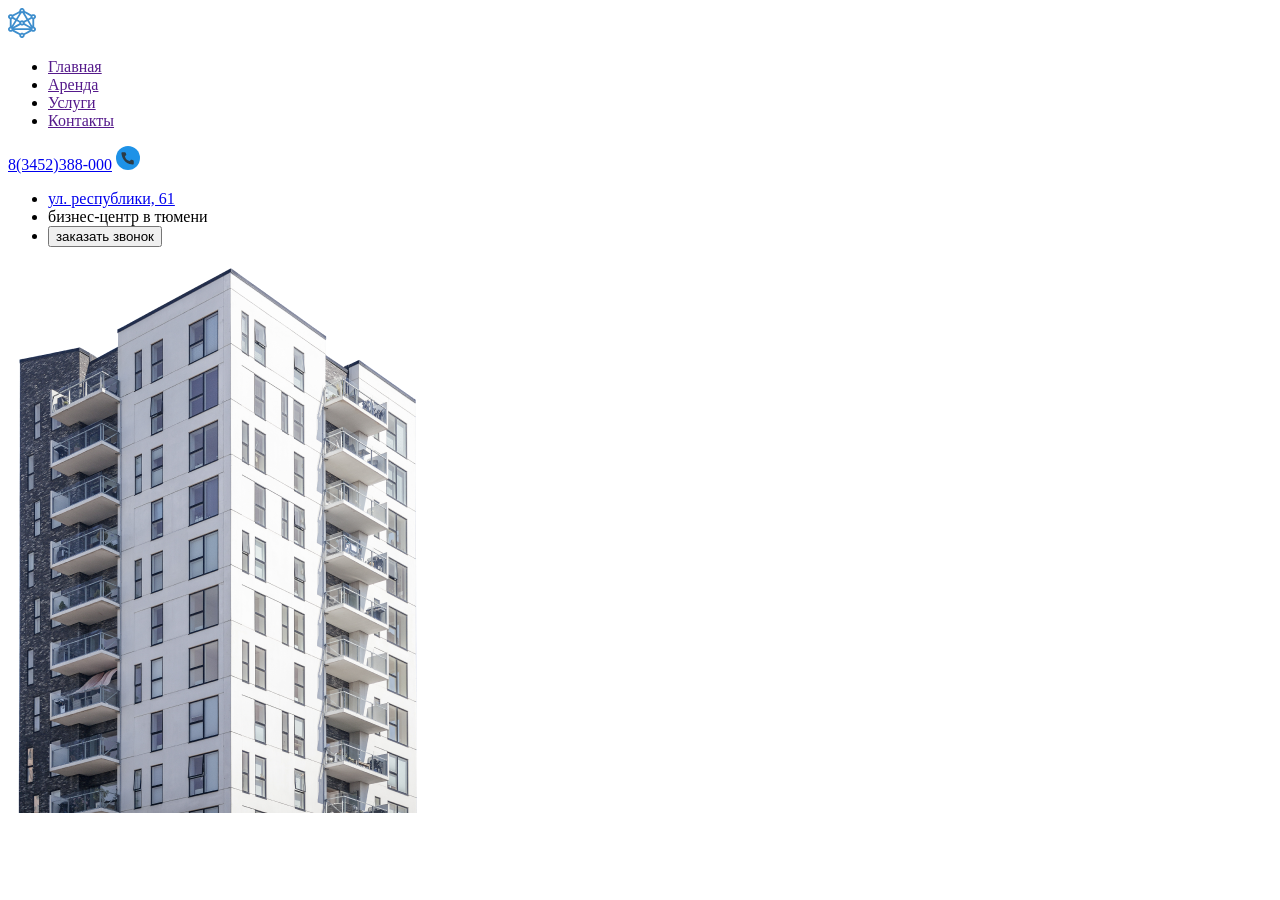
==== index.html @ afd46641 "Add files via upload" ====
<!DOCTYPE html>
<html lang="ru">

<head>
    <meta charset="UTF-8">
    <meta name="viewport" content="width=device-width, initial-scale=1.0">
    <title>Document</title>
</head>

<body>
    <div class="wrapper">
        <header class="header">
            <div class="conteiner">
                <div class="menu">
                    <a href="#" class="logo">
                        <img src="img\logo-infoline.svg" alt="">
                    </a>
                    <nav class="nav">
                        <ul class="nav_list">
                            <li class="nav_item">
                                <a href="" class="nav_link">Главная</a>
                            </li>
                            <li class="nav_item">
                                <a href="" class="nav_link">Аренда</a>
                            </li>
                            <li class="nav_item">
                                <a href="" class="nav_link">Услуги</a>
                            </li>
                            <li class="nav_item">
                                <a href="" class="nav_link">Контакты</a>
                            </li>
                        </ul>
                    </nav>
                    <nav class="nav-num">
                        <a href="#" class="tel-num"><span class="num">8(3452)</span>388-000</a>
                        <img src="img\tel.svg" alt="">
                    </nav>
                </div>
            </div>
        </header>
        <footer>
            <div class="text">
                <ul class="texr_list">
                    <li class="gps">
                        <a href="#" class="gps_link">ул. республики, 61</a>
                    </li>
                    <li class="biz">
                        <div>бизнес-центр в тюмени</div>
                    </li>
                    <li class="button">
                        <button>заказать звонок</button>
                    </li>
                </ul>
            </div>
            <div class="img">
                <img src="img/vertical-shot-white-building-clear-sky.png" alt="">
            </div>
        </footer>
    </div>
</body>

</html>
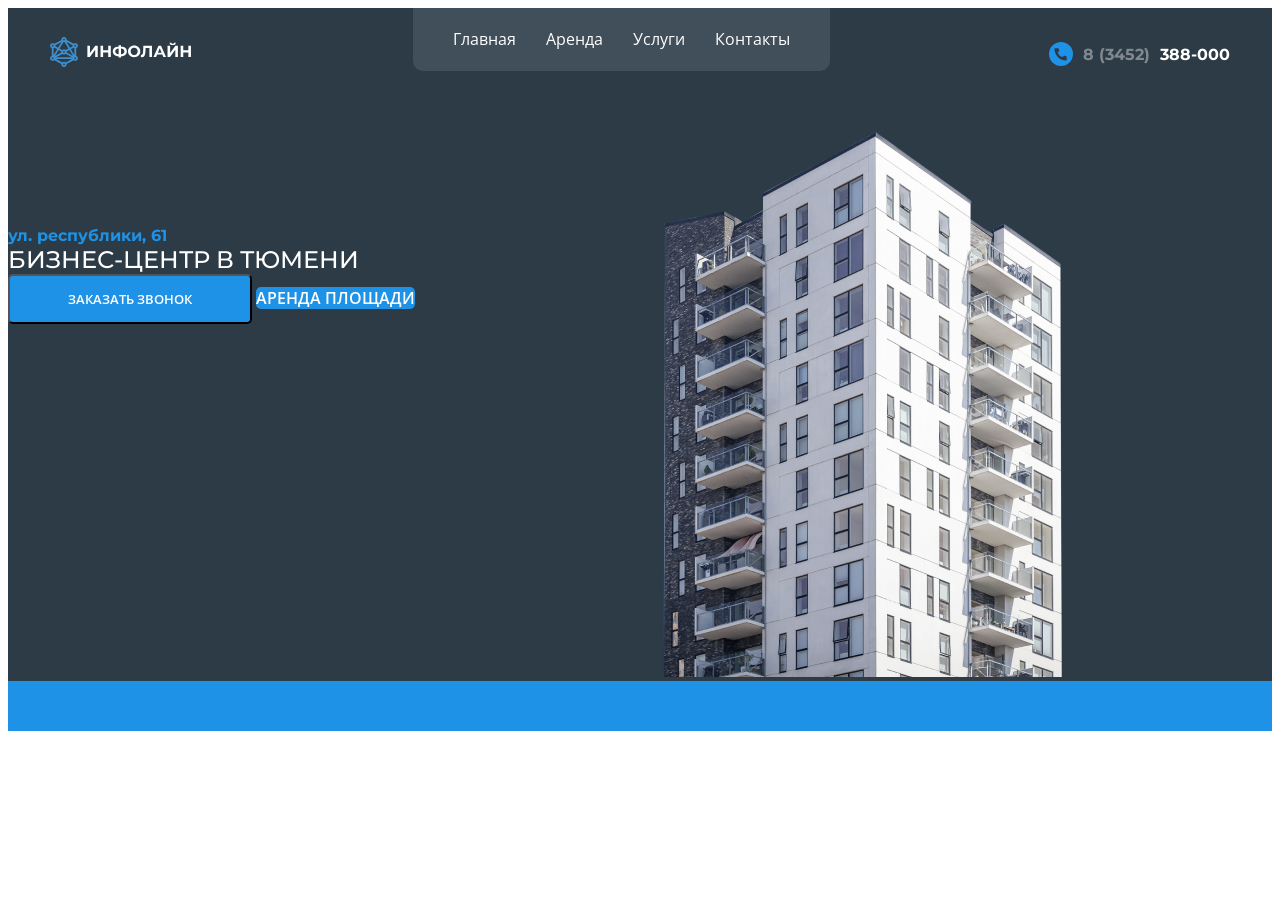
==== commit 50f5b9dd: "разметка и начало стилизации hero" ====
--- a/index.html
+++ b/index.html
@@ -4,58 +4,66 @@
 <head>
     <meta charset="UTF-8">
     <meta name="viewport" content="width=device-width, initial-scale=1.0">
-    <title>Document</title>
+    <title>Инфолайн</title>
+    <link rel="stylesheet" href="fonts/fonts.css">
+    <link rel="stylesheet" href="css/normalize.css">
+    <link rel="stylesheet" href="css/main.css">
 </head>
 
 <body>
     <div class="wrapper">
+        <!-- Шапка страницы -->
         <header class="header">
-            <div class="conteiner">
+            <div class="container">
+                <!-- Создали блок menu так как на мобильнике весь этот блок бюдет полноэкранным меню -->
                 <div class="menu">
+                    <!-- Логотип всегда делаем ссылкой -->
                     <a href="#" class="logo">
-                        <img src="img\logo-infoline.svg" alt="">
+                        <!-- Логотип добавляем изображением, так как если не подключаться фирменные шрифты то теряется смысл логотипа -->
+                        <img src="images/icons/logo-infoline.svg" alt="">
                     </a>
-                    <nav class="nav">
-                        <ul class="nav_list">
-                            <li class="nav_item">
-                                <a href="" class="nav_link">Главная</a>
+                    <nav class="nav header__nav">
+                        <ul class="nav__list">
+                            <li class="nav__item">
+                                <a href="" class="nav__link">Главная</a>
                             </li>
-                            <li class="nav_item">
-                                <a href="" class="nav_link">Аренда</a>
+                            <li class="nav__item">
+                                <a href="" class="nav__link">Аренда</a>
                             </li>
-                            <li class="nav_item">
-                                <a href="" class="nav_link">Услуги</a>
+                            <li class="nav__item">
+                                <a href="" class="nav__link">Услуги</a>
                             </li>
-                            <li class="nav_item">
-                                <a href="" class="nav_link">Контакты</a>
+                            <li class="nav__item">
+                                <a href="" class="nav__link">Контакты</a>
                             </li>
                         </ul>
                     </nav>
-                    <nav class="nav-num">
-                        <a href="#" class="tel-num"><span class="num">8(3452)</span>388-000</a>
-                        <img src="img\tel.svg" alt="">
-                    </nav>
+                    <a href="tel:+73452388000" class="phone"><span>8 (3452)</span>388-000</a>
                 </div>
             </div>
         </header>
-        <footer>
-            <div class="text">
-                <ul class="texr_list">
-                    <li class="gps">
+        <section class="hero">
+            <div class="conteiner hero__conteiner">
+                <div class="hero__content">
+                    <div class="gps">
                         <a href="#" class="gps_link">ул. республики, 61</a>
-                    </li>
-                    <li class="biz">
-                        <div>бизнес-центр в тюмени</div>
-                    </li>
-                    <li class="button">
-                        <button>заказать звонок</button>
-                    </li>
-                </ul>
+                    </div>
+                    <h1 class="title">
+                        <span>бизнес-центр</span>
+                        <span>в тюмени</span>
+                    </h1>
+                    <div class="hero__btns">
+                        <button class="btn btn--blue btn--large">заказать звонок</button>
+                        <a href="#" class="btn btn--outline btn--small">аренда площади</a>
+                    </div>
+                </div>
+
+                <div class="hero__img-wrap">
+                    <img src="images/bg/vertical-shot-white-building-clear-sky.png" alt="" class="hero__img" width="420"
+                        height="550">
+                </div>
             </div>
-            <div class="img">
-                <img src="img/vertical-shot-white-building-clear-sky.png" alt="">
-            </div>
-        </footer>
+        </section>
     </div>
 </body>
 
--- a/fonts/fonts.css
+++ b/fonts/fonts.css
@@ -0,0 +1,72 @@
+@font-face {
+    font-family: 'Montserrat';
+    src: url('Montserrat-Medium.woff2') format('woff2');
+    font-weight: 500;
+    font-style: normal;
+    font-display: swap;
+}
+
+@font-face {
+    font-family: 'Open Sans Condensed';
+    src: url('OpenSansCondensed-Medium.woff2') format('woff2');
+    font-weight: 500;
+    font-style: normal;
+    font-display: swap;
+}
+
+@font-face {
+    font-family: 'Roboto Condensed';
+    src: url('RobotoCondensed-Medium.woff2') format('woff2');
+    font-weight: 500;
+    font-style: normal;
+    font-display: swap;
+}
+
+@font-face {
+    font-family: 'Montserrat';
+    src: url('Montserrat-Bold.woff2') format('woff2');
+    font-weight: bold;
+    font-style: normal;
+    font-display: swap;
+}
+
+@font-face {
+    font-family: 'Montserrat';
+    src: url('Montserrat-Medium.woff2') format('woff2');
+    font-weight: 500;
+    font-style: normal;
+    font-display: swap;
+}
+
+@font-face {
+    font-family: 'Montserrat';
+    src: url('Montserrat-SemiBold.woff2') format('woff2');
+    font-weight: 600;
+    font-style: normal;
+    font-display: swap;
+}
+
+@font-face {
+    font-family: 'Open Sans';
+    src: url('OpenSans-Regular.woff2') format('woff2');
+    font-weight: normal;
+    font-style: normal;
+    font-display: swap;
+}
+
+@font-face {
+    font-family: 'Open Sans';
+    src: url('OpenSans-SemiBold.woff2') format('woff2');
+    font-weight: 600;
+    font-style: normal;
+    font-display: swap;
+}
+
+@font-face {
+    font-family: 'Roboto';
+    src: url('Roboto-Regular.woff2') format('woff2');
+    font-weight: normal;
+    font-style: normal;
+    font-display: swap;
+}
+
--- a/css/main.css
+++ b/css/main.css
@@ -0,0 +1,4 @@
+@import url(./base.css);
+@import url(./common.css);
+@import url(./layout/header.css);
+@import url(./sections/hero.css);
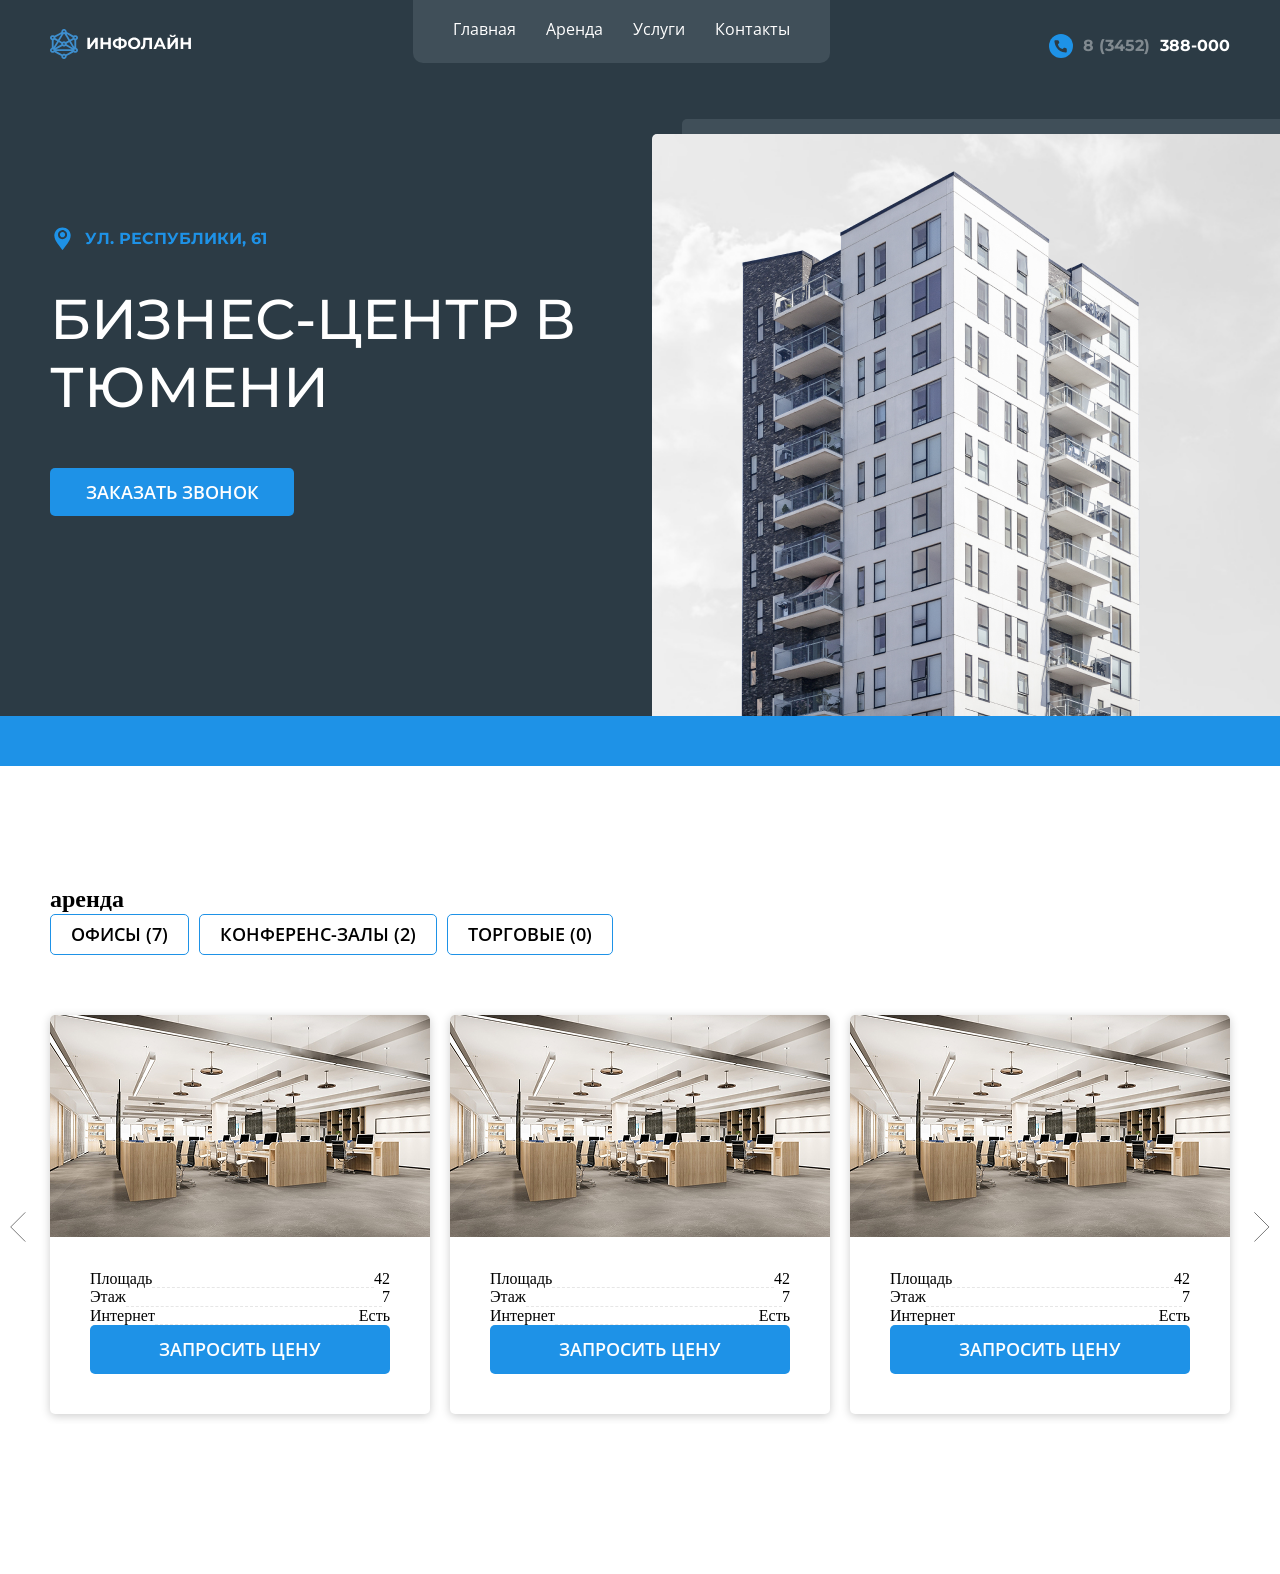
==== commit 72a3c480: "секция rent" ====
--- a/index.html
+++ b/index.html
@@ -14,9 +14,9 @@
     <div class="wrapper">
         <!-- Шапка страницы -->
         <header class="header">
-            <div class="container">
-                <!-- Создали блок menu так как на мобильнике весь этот блок бюдет полноэкранным меню -->
-                <div class="menu">
+            <!-- Создали блок menu так как на мобильнике весь этот блок бюдет полноэкранным меню -->
+            <div class="menu">
+                <div class="container menu__container">
                     <!-- Логотип всегда делаем ссылкой -->
                     <a href="#" class="logo">
                         <!-- Логотип добавляем изображением, так как если не подключаться фирменные шрифты то теряется смысл логотипа -->
@@ -42,28 +42,134 @@
                 </div>
             </div>
         </header>
+        <!-- Hero -->
         <section class="hero">
-            <div class="conteiner hero__conteiner">
+            <div class="container hero__container">
                 <div class="hero__content">
-                    <div class="gps">
-                        <a href="#" class="gps_link">ул. республики, 61</a>
-                    </div>
+                    <div class="address">ул. республики, 61</div>
                     <h1 class="title">
-                        <span>бизнес-центр</span>
+                        <span>Бизнес-центр</span>
                         <span>в тюмени</span>
                     </h1>
                     <div class="hero__btns">
-                        <button class="btn btn--blue btn--large">заказать звонок</button>
-                        <a href="#" class="btn btn--outline btn--small">аренда площади</a>
+                        <button class="btn btn--blue btn--large">Заказать звонок</button>
+                        <a href="#" class="btn btn--outline">Аренда площади</a>
                     </div>
                 </div>
-
                 <div class="hero__img-wrap">
-                    <img src="images/bg/vertical-shot-white-building-clear-sky.png" alt="" class="hero__img" width="420"
+                    <img src="./images/bg/building.png" alt="Многоэтажное здание" class="hero__img" width="420"
                         height="550">
                 </div>
             </div>
         </section>
+        <!-- /Hero -->
+        <!-- Rent -->
+        <section class="rent">
+            <div class="container">
+                <h2 class="section-title">аренда</h2>
+                <div class="filter-btns">
+                    <button class="btn btn--outline active" data-type="office">Офисы (7)</button>
+                    <button class="btn btn--outline" data-type="conference">конференс-залы (2)</button>
+                    <button class="btn btn--outline" data-type="retail">Торговые (0)</button>
+                </div>
+            </div>
+            <div class="rent__carusel">
+                <div class="container rent__carusel-container">
+                    <!-- стрелка влево -->
+                    <button class="rent__carusel-control rent__carusel-control--prev">
+
+                        <svg width="16" height="30" viewBox="0 0 16 30" fill="none" xmlns="http://www.w3.org/2000/svg">
+                            <path d="M15.3137 0.353576L0.707092 14.9601L15.3137 29.5667" stroke="#7A7A7A" />
+                        </svg>
+                    </button>
+                    <div class="rent__carusel-inner">
+                        <div class="card">
+                            <div class="card__img">
+                                <img src="./images/content/card-img1.jpg" srcset="./images/content/card-img1@2x.jpg 2x"
+                                    alt="кабинет" width="380" height="222">
+                            </div>
+                            <div class="card__content">
+                                <div class="card__details">
+                                    <div class="card__detail">
+                                        <span class="card__lable">Площадь</span>
+                                        <span class="card__value">42</span>
+                                    </div>
+                                    <div class="card__detail">
+                                        <span class="card__lable">Этаж</span>
+                                        <span class="card__value">7</span>
+                                    </div>
+                                    <div class="card__detail">
+                                        <span class="card__lable">Интернет</span>
+                                        <span class="card__value card__value--status--true">Есть</span>
+                                    </div>
+                                </div>
+                                <button class="btn btn--blue btn--large">запросить цену</button>
+                            </div>
+                        </div>
+                        <div class="card">
+                            <div class="card__img">
+                                <img src="./images/content/card-img1.jpg" srcset="./images/content/card-img1@2x.jpg 2x"
+                                    alt="кабинет" width="380" height="222">
+                            </div>
+                            <div class="card__content">
+                                <div class="card__details">
+                                    <div class="card__detail">
+                                        <span class="card__lable">Площадь</span>
+                                        <span class="card__value">42</span>
+                                    </div>
+                                    <div class="card__detail">
+                                        <span class="card__lable">Этаж</span>
+                                        <span class="card__value">7</span>
+                                    </div>
+                                    <div class="card__detail">
+                                        <span class="card__lable">Интернет</span>
+                                        <span class="card__value card__value--status--true">Есть</span>
+                                    </div>
+                                </div>
+                                <button class="btn btn--blue btn--large">запросить цену</button>
+                            </div>
+                        </div>
+                        <div class="card">
+                            <div class="card__img">
+                                <img src="./images/content/card-img1.jpg" srcset="./images/content/card-img1@2x.jpg 2x"
+                                    alt="кабинет" width="380" height="222">
+                            </div>
+                            <div class="card__content">
+                                <div class="card__details">
+                                    <div class="card__detail">
+                                        <span class="card__lable">Площадь</span>
+                                        <span class="card__value">42</span>
+                                    </div>
+                                    <div class="card__detail">
+                                        <span class="card__lable">Этаж</span>
+                                        <span class="card__value">7</span>
+                                    </div>
+                                    <div class="card__detail">
+                                        <span class="card__lable">Интернет</span>
+                                        <span class="card__value card__value--status--true">Есть</span>
+                                    </div>
+                                </div>
+                                <button class="btn btn--blue btn--large">запросить цену</button>
+                            </div>
+                        </div>
+                    </div>
+                    <button class="rent__carusel-control rent__carusel-control--next">
+                        <svg width="16" height="30" viewBox="0 0 16 30" fill="none" xmlns="http://www.w3.org/2000/svg">
+                            <path d="M0.353544 29.5667L14.9601 14.9601L0.353546 0.353574" stroke="#7A7A7A" />
+                        </svg>
+                    </button>
+                    <div class="carusel__indicators">
+                        <div class="carusel__indicator"></div>
+                        <div class="carusel__indicator"></div>
+                        <div class="carusel__indicator"></div>
+                        <div class="carusel__indicator"></div>
+                        <div class="carusel__indicator"></div>
+                        <div class="carusel__indicator"></div>
+                    </div>
+                </div>
+            </div>
+        </section>
+        <!-- /Rent -->
     </div>
 </body>
 
--- a/fonts/fonts.css
+++ b/fonts/fonts.css
@@ -1,22 +1,21 @@
 @font-face {
-    font-family: 'Montserrat';
-    src: url('Montserrat-Medium.woff2') format('woff2');
-    font-weight: 500;
+    font-family: 'Roboto';
+    src: local('Roboto-Regular'),
+        local('Roboto Regular'),
+        url('Roboto-Regular.woff2') format('woff2'),
+        url('Roboto-Regular.woff') format('woff');
+    font-weight: normal;
     font-style: normal;
     font-display: swap;
 }
 
 @font-face {
-    font-family: 'Open Sans Condensed';
-    src: url('OpenSansCondensed-Medium.woff2') format('woff2');
-    font-weight: 500;
-    font-style: normal;
-    font-display: swap;
-}
-
-@font-face {
-    font-family: 'Roboto Condensed';
-    src: url('RobotoCondensed-Medium.woff2') format('woff2');
+    font-family: 'Montserrat';
+    src:
+        local('Montserrat-Medium'),
+        local('Montserrat Medium'),
+        url('Montserrat-Medium.woff2') format('woff2'),
+        url('Montserrat-Medium.woff') format('woff');
     font-weight: 500;
     font-style: normal;
     font-display: swap;
@@ -24,49 +23,48 @@
 
 @font-face {
     font-family: 'Montserrat';
-    src: url('Montserrat-Bold.woff2') format('woff2');
+    src:
+        local('Montserrat-SemiBold'),
+        local('Montserrat SemiBold'),
+        url('Montserrat-SemiBold.woff2') format('woff2'),
+        url('Montserrat-SemiBold.woff') format('woff');
+    font-weight: 600;
+    font-style: normal;
+    font-display: swap;
+}
+
+@font-face {
+    font-family: 'Montserrat';
+    src:
+        local('Montserrat-Bold'),
+        local('Montserrat Bold'),
+        url('Montserrat-Bold.woff2') format('woff2'),
+        url('Montserrat-Bold.woff') format('woff');
     font-weight: bold;
     font-style: normal;
     font-display: swap;
 }
 
 @font-face {
-    font-family: 'Montserrat';
-    src: url('Montserrat-Medium.woff2') format('woff2');
-    font-weight: 500;
-    font-style: normal;
-    font-display: swap;
-}
-
-@font-face {
-    font-family: 'Montserrat';
-    src: url('Montserrat-SemiBold.woff2') format('woff2');
-    font-weight: 600;
+    font-family: 'Open Sans';
+    src:
+        local(OpenSans-Regular),
+        local(OpenSans Regular),
+        url('OpenSans-Regular.woff2') format('woff2'),
+        url('OpenSans-Regular.woff') format('woff');
+    font-weight: 400;
     font-style: normal;
     font-display: swap;
 }
 
 @font-face {
     font-family: 'Open Sans';
-    src: url('OpenSans-Regular.woff2') format('woff2');
-    font-weight: normal;
-    font-style: normal;
-    font-display: swap;
-}
-
-@font-face {
-    font-family: 'Open Sans';
-    src: url('OpenSans-SemiBold.woff2') format('woff2');
+    src:
+        local(OpenSans-Regular),
+        local(OpenSans Regular),
+        url('OpenSans-SemiBold.woff2') format('woff2'),
+        url('OpenSans-SemiBold.woff') format('woff');
     font-weight: 600;
     font-style: normal;
     font-display: swap;
-}
-
-@font-face {
-    font-family: 'Roboto';
-    src: url('Roboto-Regular.woff2') format('woff2');
-    font-weight: normal;
-    font-style: normal;
-    font-display: swap;
-}
-
+}
--- a/css/main.css
+++ b/css/main.css
@@ -1,4 +1,6 @@
 @import url(./base.css);
 @import url(./common.css);
 @import url(./layout/header.css);
-@import url(./sections/hero.css);+@import url(./sections/hero.css);
+@import url(./rent.css);
+@import url(./media.css);
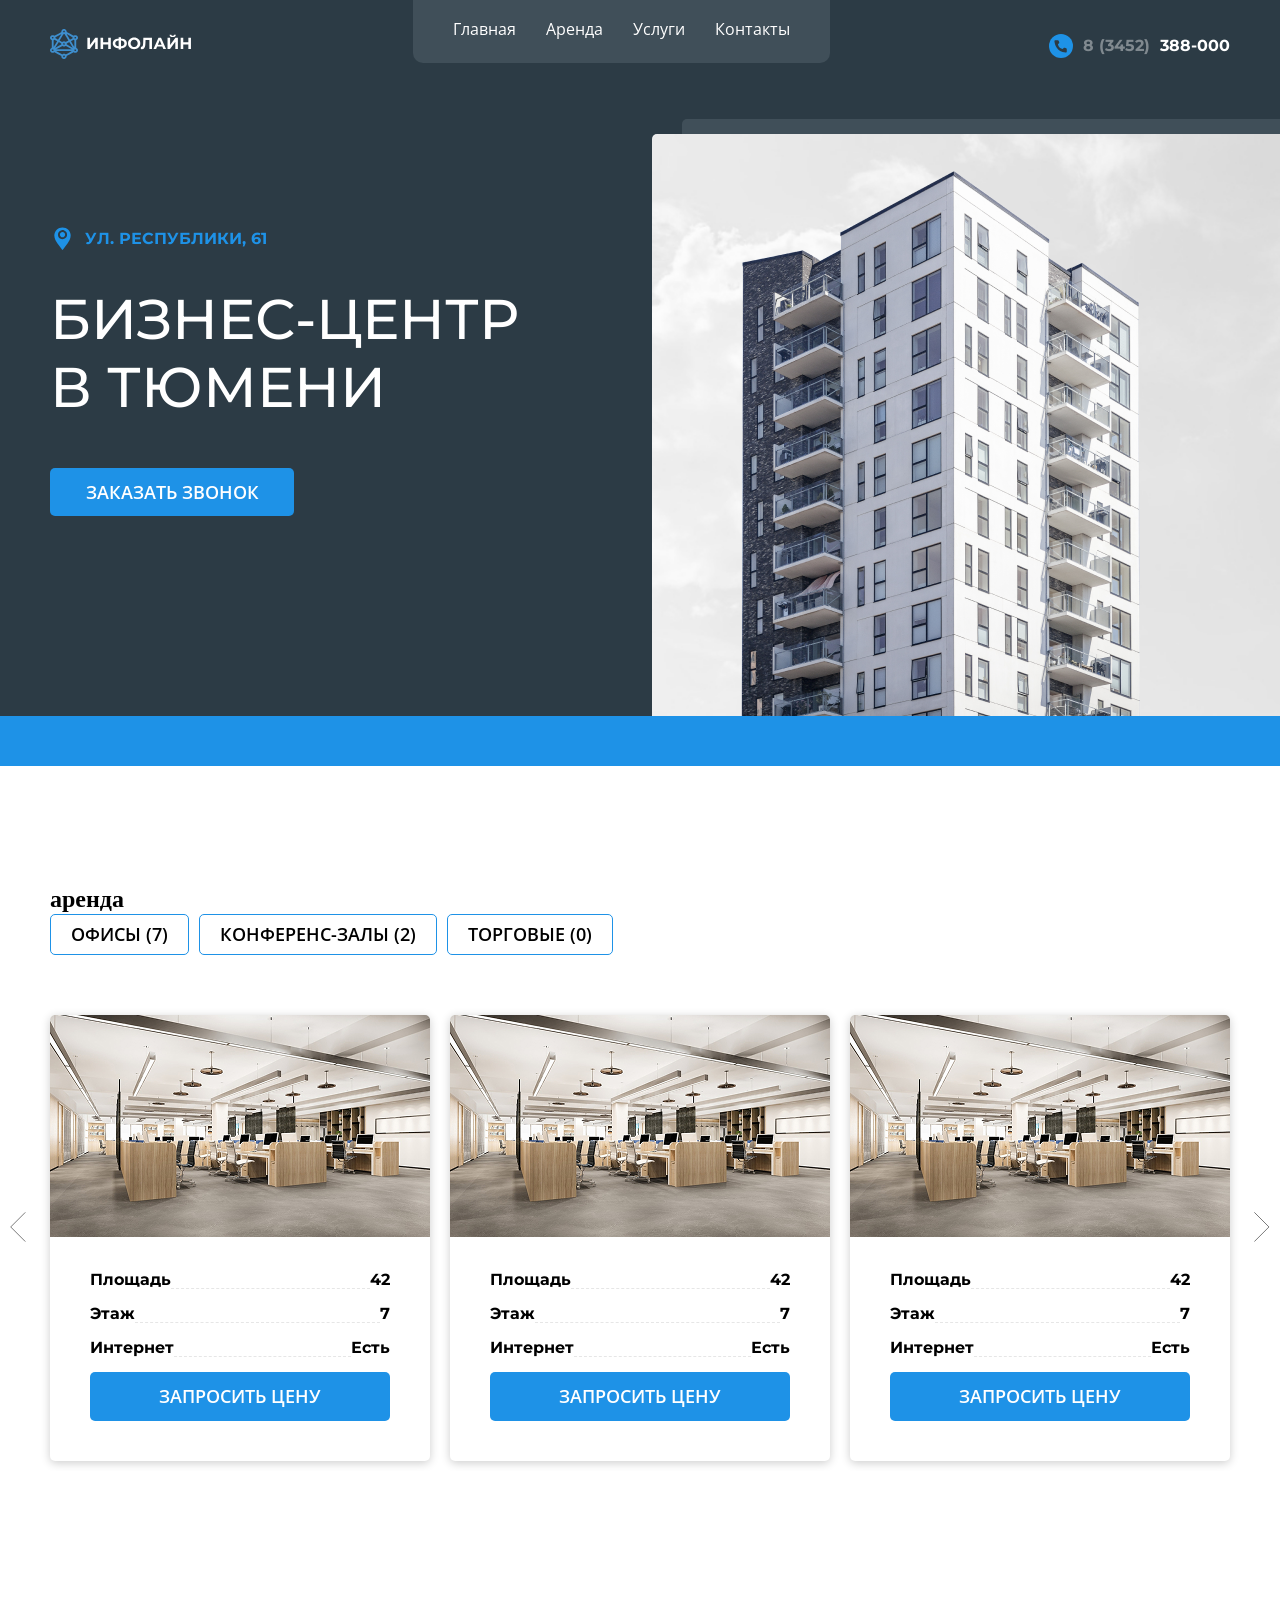
==== commit 609f07b6: "media" ====
--- a/index.html
+++ b/index.html
@@ -15,7 +15,8 @@
         <!-- Шапка страницы -->
         <header class="header">
             <!-- Создали блок menu так как на мобильнике весь этот блок бюдет полноэкранным меню -->
-            <div class="menu">
+            <div class="menu
+            ">
                 <div class="container menu__container">
                     <!-- Логотип всегда делаем ссылкой -->
                     <a href="#" class="logo">
@@ -39,6 +40,10 @@
                         </ul>
                     </nav>
                     <a href="tel:+73452388000" class="phone"><span>8 (3452)</span>388-000</a>
+                    <button class="burger">
+                        <img src="./images/icons/burger.svg" alt="" class="burger__icon burger__icon--open">
+                        <img src="./images/icons/close-x.svg" alt="" class="burger__icon burger__icon--close">
+                    </button>
                 </div>
             </div>
         </header>
